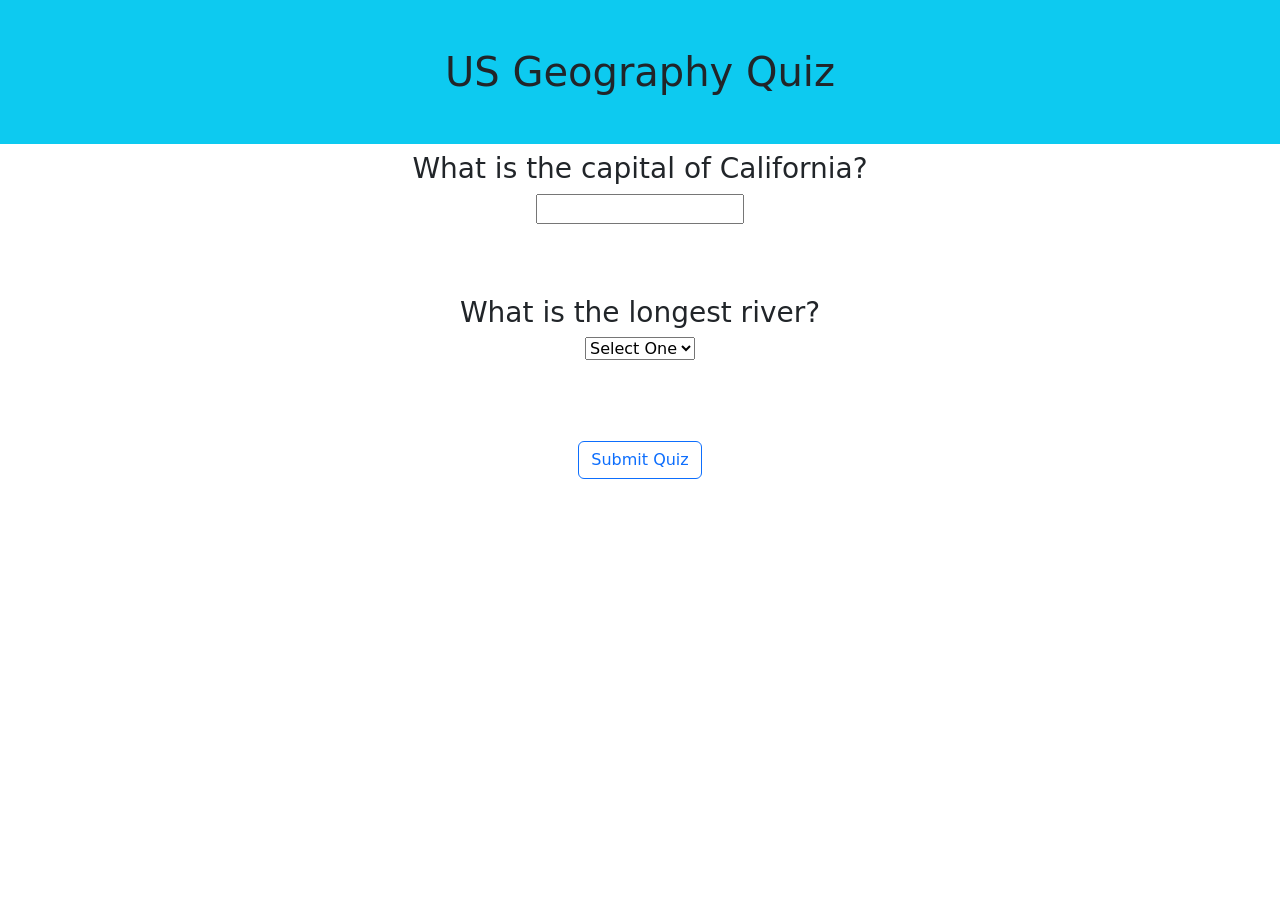
==== HW 2/index.html @ 097f40a0 "halfway done with tutorial" ====
<!DOCTYPE html>
<html lang="en">
<head>
  <meta charset="UTF-8">
  <meta name="viewport" content="width=device-width, initial-scale=1.0">
  <link rel="stylesheet"
  href="https://cdn.jsdelivr.net/npm/bootstrap@5.3.3/dist/css/bootstrap.min.css">
  <title>US Geography Quiz</title>
</head>
<body class="text-center">
  <h1 class="p-5 bg-info">US Geography Quiz</h1>

  <h3><span id="markImg1"></span>What is the capital of California?</h3>
  <input type="text" id="q1">
  
  <br><br>
  <div id="q1Feedback"></div>
  <br><br>

  <h3><span id="markImg2"></span>What is the longest river?</h3>
  <select id="q2">
    <option value="">Select One</option>
    <option value="ms">Mississippi</option>
    <option value="mo">Missouri</option>
    <option value="co">Colorado</option>
    <option value="de">Delaware</option>
  </select>
  
  <br><br>
  <div id="q2Feedback"></div>
  <br><br>

<h3 id="validationFdbk" class="bg-danger text-white"></h3>
<button class="btn btn-outline-primary">Submit Quiz</button>
<h2 id="totalScore" class="text-info"></h2>
<script src="js/script.js"></script>
</body>
</html>
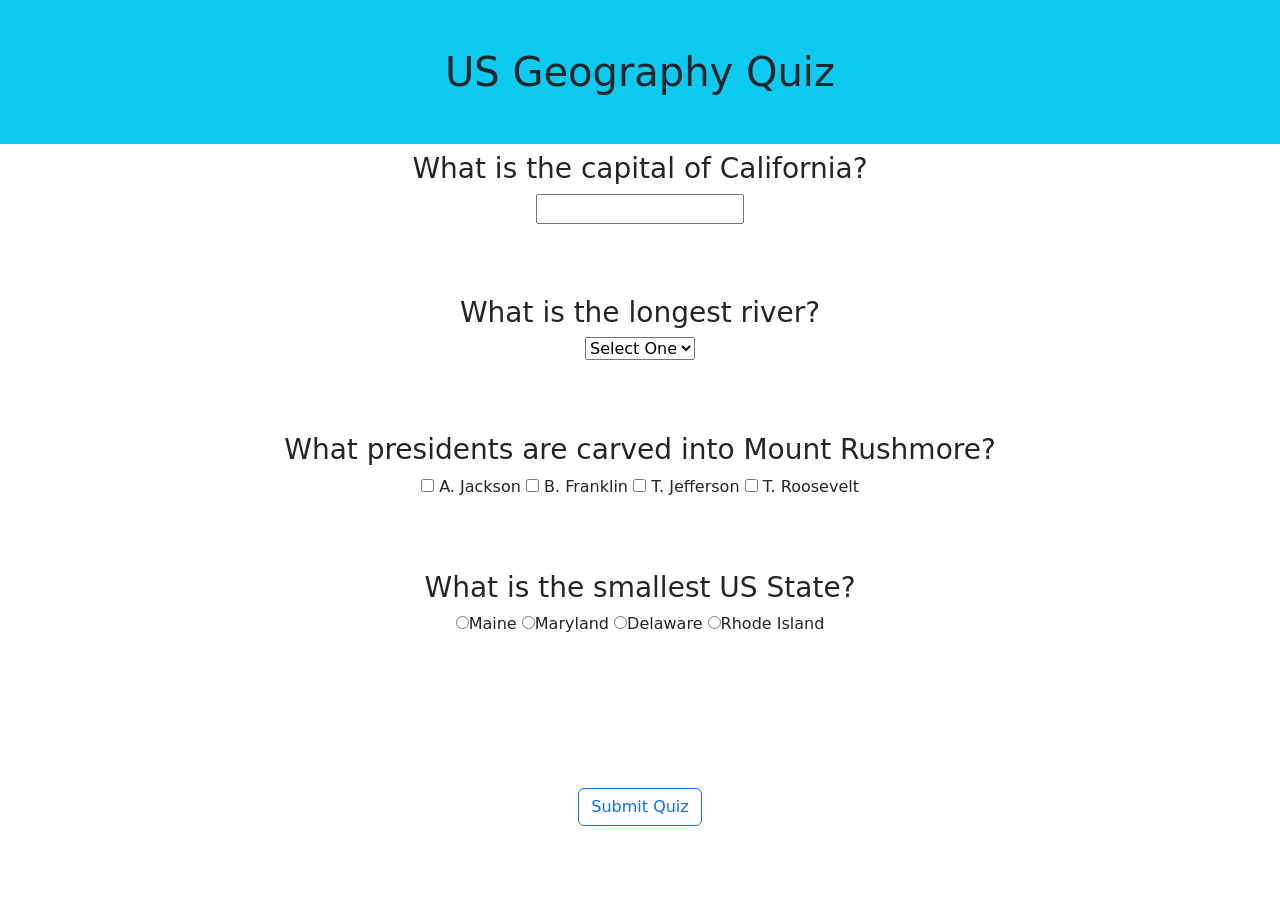
==== commit c1020cd5: "Finished tutorial" ====
--- a/HW 2/index.html
+++ b/HW 2/index.html
@@ -25,14 +25,35 @@
     <option value="co">Colorado</option>
     <option value="de">Delaware</option>
   </select>
+
+  <br><br>
+  <div id="q2Feedback"></div>
+  <br><br>
+
+  <h3><span id="markImg3"></span>What presidents are carved into Mount Rushmore?</h3>
+  <input type="checkbox" id="Jackson"> <label for="Jackson">A. Jackson</label>
+  <input type="checkbox" id="Franklin"> <label for="Franklin">B. Franklin</label>
+  <input type="checkbox" id="Jefferson"> <label for="Jefferson">T. Jefferson</label>
+  <input type="checkbox" id="Roosevelt"> <label for="Roosevelt">T. Roosevelt</label>
+  <br><br>
+  <div id="q3Feedback"></div>
+  <br><br>
+
+  <h3><span id="markImg4"></span>What is the smallest US State?</h3>
+  <div id="q4Choices"></div>
+  <br><br>
+  <div id="q4Feedback"></div>
   
   <br><br>
   <div id="q2Feedback"></div>
   <br><br>
 
-<h3 id="validationFdbk" class="bg-danger text-white"></h3>
-<button class="btn btn-outline-primary">Submit Quiz</button>
-<h2 id="totalScore" class="text-info"></h2>
-<script src="js/script.js"></script>
+
+  <h3 id="validationFdbk" class="bg-danger text-white"></h3>
+  <button class="btn btn-outline-primary">Submit Quiz</button>
+  <h2 id="totalScore" class="text-info"></h2>
+  <h3 id="totalAttempts"></h3>
+  <script src="js/script.js"></script>
+
 </body>
 </html>
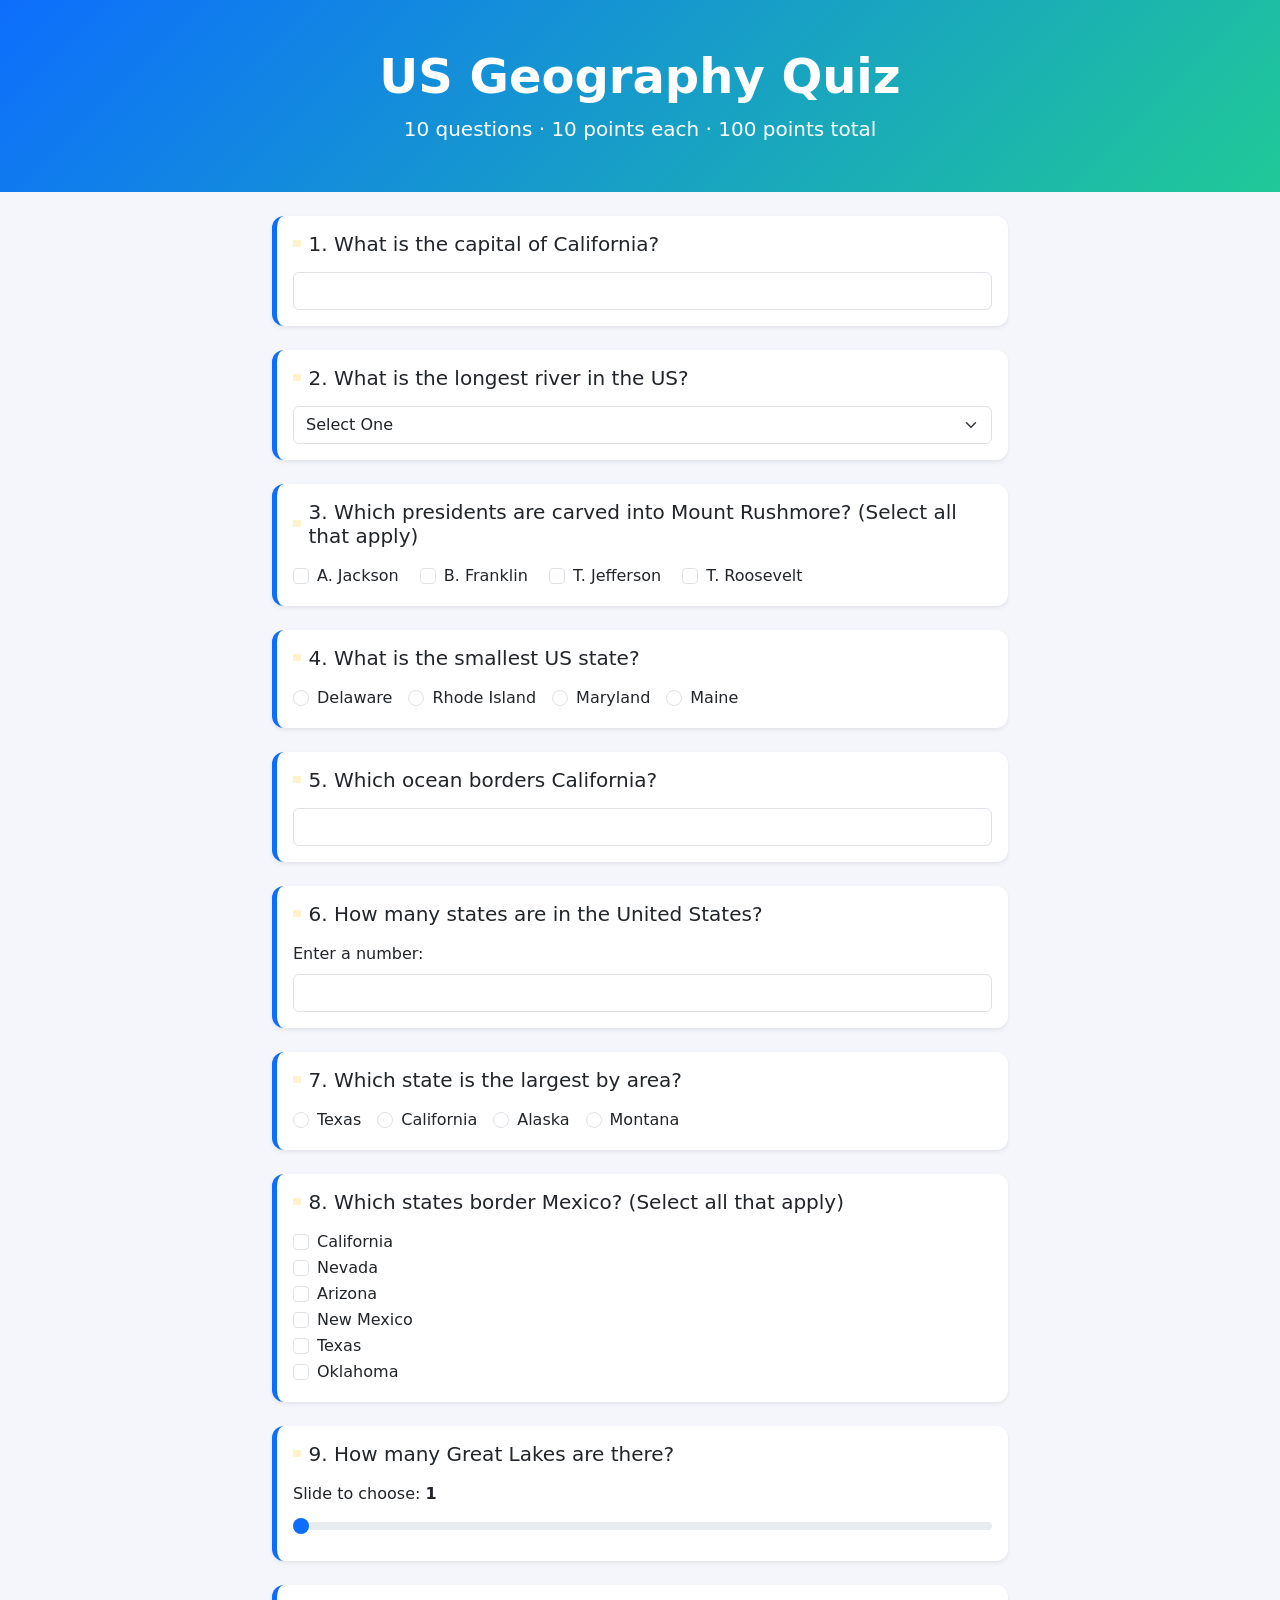
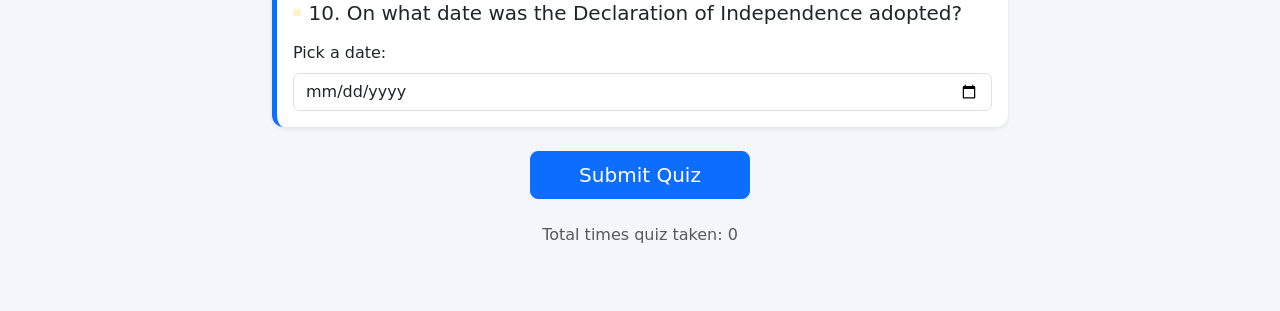
==== commit 4b9510f3: "finished HW2" ====
--- a/HW 2/index.html
+++ b/HW 2/index.html
@@ -3,57 +3,171 @@
 <head>
   <meta charset="UTF-8">
   <meta name="viewport" content="width=device-width, initial-scale=1.0">
-  <link rel="stylesheet"
-  href="https://cdn.jsdelivr.net/npm/bootstrap@5.3.3/dist/css/bootstrap.min.css">
   <title>US Geography Quiz</title>
+  <link rel="stylesheet" href="https://cdn.jsdelivr.net/npm/bootstrap@5.3.3/dist/css/bootstrap.min.css">
+  <link rel="stylesheet" href="css/styles.css">
 </head>
-<body class="text-center">
-  <h1 class="p-5 bg-info">US Geography Quiz</h1>
+<body>
 
-  <h3><span id="markImg1"></span>What is the capital of California?</h3>
-  <input type="text" id="q1">
-  
-  <br><br>
-  <div id="q1Feedback"></div>
-  <br><br>
+  <header class="quiz-header text-white text-center py-5 mb-4">
+    <h1 class="display-5 fw-bold">US Geography Quiz</h1>
+    <p class="lead mb-0">10 questions &middot; 10 points each &middot; 100 points total</p>
+  </header>
 
-  <h3><span id="markImg2"></span>What is the longest river?</h3>
-  <select id="q2">
-    <option value="">Select One</option>
-    <option value="ms">Mississippi</option>
-    <option value="mo">Missouri</option>
-    <option value="co">Colorado</option>
-    <option value="de">Delaware</option>
-  </select>
+  <main class="container pb-5" style="max-width: 760px;">
 
-  <br><br>
-  <div id="q2Feedback"></div>
-  <br><br>
+    <!-- Q1: text -->
+    <div class="card question-card shadow-sm mb-4">
+      <div class="card-body">
+        <h5 class="card-title"><span id="markImg1" class="mark"></span>1. What is the capital of California?</h5>
+        <input type="text" id="q1" class="form-control" aria-label="Capital of California">
+        <div id="q1Feedback" class="feedback"></div>
+      </div>
+    </div>
 
-  <h3><span id="markImg3"></span>What presidents are carved into Mount Rushmore?</h3>
-  <input type="checkbox" id="Jackson"> <label for="Jackson">A. Jackson</label>
-  <input type="checkbox" id="Franklin"> <label for="Franklin">B. Franklin</label>
-  <input type="checkbox" id="Jefferson"> <label for="Jefferson">T. Jefferson</label>
-  <input type="checkbox" id="Roosevelt"> <label for="Roosevelt">T. Roosevelt</label>
-  <br><br>
-  <div id="q3Feedback"></div>
-  <br><br>
+    <!-- Q2: select -->
+    <div class="card question-card shadow-sm mb-4">
+      <div class="card-body">
+        <h5 class="card-title"><span id="markImg2" class="mark"></span>2. What is the longest river in the US?</h5>
+        <select id="q2" class="form-select" aria-label="Longest river">
+          <option value="">Select One</option>
+          <option value="ms">Mississippi</option>
+          <option value="mo">Missouri</option>
+          <option value="co">Colorado</option>
+          <option value="de">Delaware</option>
+        </select>
+        <div id="q2Feedback" class="feedback"></div>
+      </div>
+    </div>
 
-  <h3><span id="markImg4"></span>What is the smallest US State?</h3>
-  <div id="q4Choices"></div>
-  <br><br>
-  <div id="q4Feedback"></div>
-  
-  <br><br>
-  <div id="q2Feedback"></div>
-  <br><br>
+    <!-- Q3: checkboxes -->
+    <div class="card question-card shadow-sm mb-4">
+      <div class="card-body">
+        <h5 class="card-title"><span id="markImg3" class="mark"></span>3. Which presidents are carved into Mount Rushmore? (Select all that apply)</h5>
+        <div class="form-check form-check-inline">
+          <input class="form-check-input" type="checkbox" id="Jackson">
+          <label class="form-check-label" for="Jackson">A. Jackson</label>
+        </div>
+        <div class="form-check form-check-inline">
+          <input class="form-check-input" type="checkbox" id="Franklin">
+          <label class="form-check-label" for="Franklin">B. Franklin</label>
+        </div>
+        <div class="form-check form-check-inline">
+          <input class="form-check-input" type="checkbox" id="Jefferson">
+          <label class="form-check-label" for="Jefferson">T. Jefferson</label>
+        </div>
+        <div class="form-check form-check-inline">
+          <input class="form-check-input" type="checkbox" id="Roosevelt">
+          <label class="form-check-label" for="Roosevelt">T. Roosevelt</label>
+        </div>
+        <div id="q3Feedback" class="feedback"></div>
+      </div>
+    </div>
 
+    <!-- Q4: radio (random order) -->
+    <div class="card question-card shadow-sm mb-4">
+      <div class="card-body">
+        <h5 class="card-title"><span id="markImg4" class="mark"></span>4. What is the smallest US state?</h5>
+        <div id="q4Choices"></div>
+        <div id="q4Feedback" class="feedback"></div>
+      </div>
+    </div>
 
-  <h3 id="validationFdbk" class="bg-danger text-white"></h3>
-  <button class="btn btn-outline-primary">Submit Quiz</button>
-  <h2 id="totalScore" class="text-info"></h2>
-  <h3 id="totalAttempts"></h3>
+    <!-- Q5: text -->
+    <div class="card question-card shadow-sm mb-4">
+      <div class="card-body">
+        <h5 class="card-title"><span id="markImg5" class="mark"></span>5. Which ocean borders California?</h5>
+        <input type="text" id="q5" class="form-control" aria-label="Ocean bordering California">
+        <div id="q5Feedback" class="feedback"></div>
+      </div>
+    </div>
+
+    <!-- Q6: number -->
+    <div class="card question-card shadow-sm mb-4">
+      <div class="card-body">
+        <h5 class="card-title"><span id="markImg6" class="mark"></span>6. How many states are in the United States?</h5>
+        <label for="q6" class="form-label">Enter a number:</label>
+        <input type="number" id="q6" class="form-control" min="1" max="100">
+        <div id="q6Feedback" class="feedback"></div>
+      </div>
+    </div>
+
+    <!-- Q7: radio (random order) -->
+    <div class="card question-card shadow-sm mb-4">
+      <div class="card-body">
+        <h5 class="card-title"><span id="markImg7" class="mark"></span>7. Which state is the largest by area?</h5>
+        <div id="q7Choices"></div>
+        <div id="q7Feedback" class="feedback"></div>
+      </div>
+    </div>
+
+    <!-- Q8: checkboxes -->
+    <div class="card question-card shadow-sm mb-4">
+      <div class="card-body">
+        <h5 class="card-title"><span id="markImg8" class="mark"></span>8. Which states border Mexico? (Select all that apply)</h5>
+        <div class="form-check">
+          <input class="form-check-input" type="checkbox" id="q8CA" value="CA">
+          <label class="form-check-label" for="q8CA">California</label>
+        </div>
+        <div class="form-check">
+          <input class="form-check-input" type="checkbox" id="q8NV" value="NV">
+          <label class="form-check-label" for="q8NV">Nevada</label>
+        </div>
+        <div class="form-check">
+          <input class="form-check-input" type="checkbox" id="q8AZ" value="AZ">
+          <label class="form-check-label" for="q8AZ">Arizona</label>
+        </div>
+        <div class="form-check">
+          <input class="form-check-input" type="checkbox" id="q8NM" value="NM">
+          <label class="form-check-label" for="q8NM">New Mexico</label>
+        </div>
+        <div class="form-check">
+          <input class="form-check-input" type="checkbox" id="q8TX" value="TX">
+          <label class="form-check-label" for="q8TX">Texas</label>
+        </div>
+        <div class="form-check">
+          <input class="form-check-input" type="checkbox" id="q8OK" value="OK">
+          <label class="form-check-label" for="q8OK">Oklahoma</label>
+        </div>
+        <div id="q8Feedback" class="feedback"></div>
+      </div>
+    </div>
+
+    <!-- Q9: range slider -->
+    <div class="card question-card shadow-sm mb-4">
+      <div class="card-body">
+        <h5 class="card-title"><span id="markImg9" class="mark"></span>9. How many Great Lakes are there?</h5>
+        <label for="q9" class="form-label">Slide to choose: <strong id="q9Value">1</strong></label>
+        <input type="range" id="q9" class="form-range" min="1" max="10" value="1">
+        <div id="q9Feedback" class="feedback"></div>
+      </div>
+    </div>
+
+    <!-- Q10: date -->
+    <div class="card question-card shadow-sm mb-4">
+      <div class="card-body">
+        <h5 class="card-title"><span id="markImg10" class="mark"></span>10. On what date was the Declaration of Independence adopted?</h5>
+        <label for="q10" class="form-label">Pick a date:</label>
+        <input type="date" id="q10" class="form-control">
+        <div id="q10Feedback" class="feedback"></div>
+      </div>
+    </div>
+
+    <div id="validationFdbk" class="alert alert-danger d-none" role="alert"></div>
+
+    <div class="text-center">
+      <button id="submitBtn" class="btn btn-primary btn-lg px-5">Submit Quiz</button>
+    </div>
+
+    <div id="results" class="text-center mt-4">
+      <h2 id="totalScore"></h2>
+      <div id="congrats" class="alert alert-success d-none" role="alert"></div>
+      <p id="totalAttempts" class="text-muted"></p>
+      <button id="retakeBtn" class="btn btn-outline-secondary btn-lg px-5 d-none">Retake Quiz</button>
+    </div>
+
+  </main>
+
   <script src="js/script.js"></script>
-
 </body>
-</html>+</html>
--- a/HW 2/css/styles.css
+++ b/HW 2/css/styles.css
@@ -0,0 +1,40 @@
+body {
+  background-color: #f4f6fb;
+}
+
+.quiz-header {
+  background: linear-gradient(135deg, #0d6efd, #20c997);
+}
+
+.question-card {
+  border: none;
+  border-left: 5px solid #0d6efd;
+  border-radius: 0.75rem;
+}
+
+.question-card .card-title {
+  display: flex;
+  align-items: center;
+  gap: 0.5rem;
+  margin-bottom: 1rem;
+}
+
+.mark img {
+  width: 32px;
+  height: 32px;
+}
+
+.feedback {
+  margin-top: 0.75rem;
+  padding: 0.5rem 0.75rem;
+  border-radius: 0.5rem;
+  font-weight: 600;
+}
+
+.feedback:empty {
+  display: none;
+}
+
+#totalScore {
+  font-weight: 700;
+}
